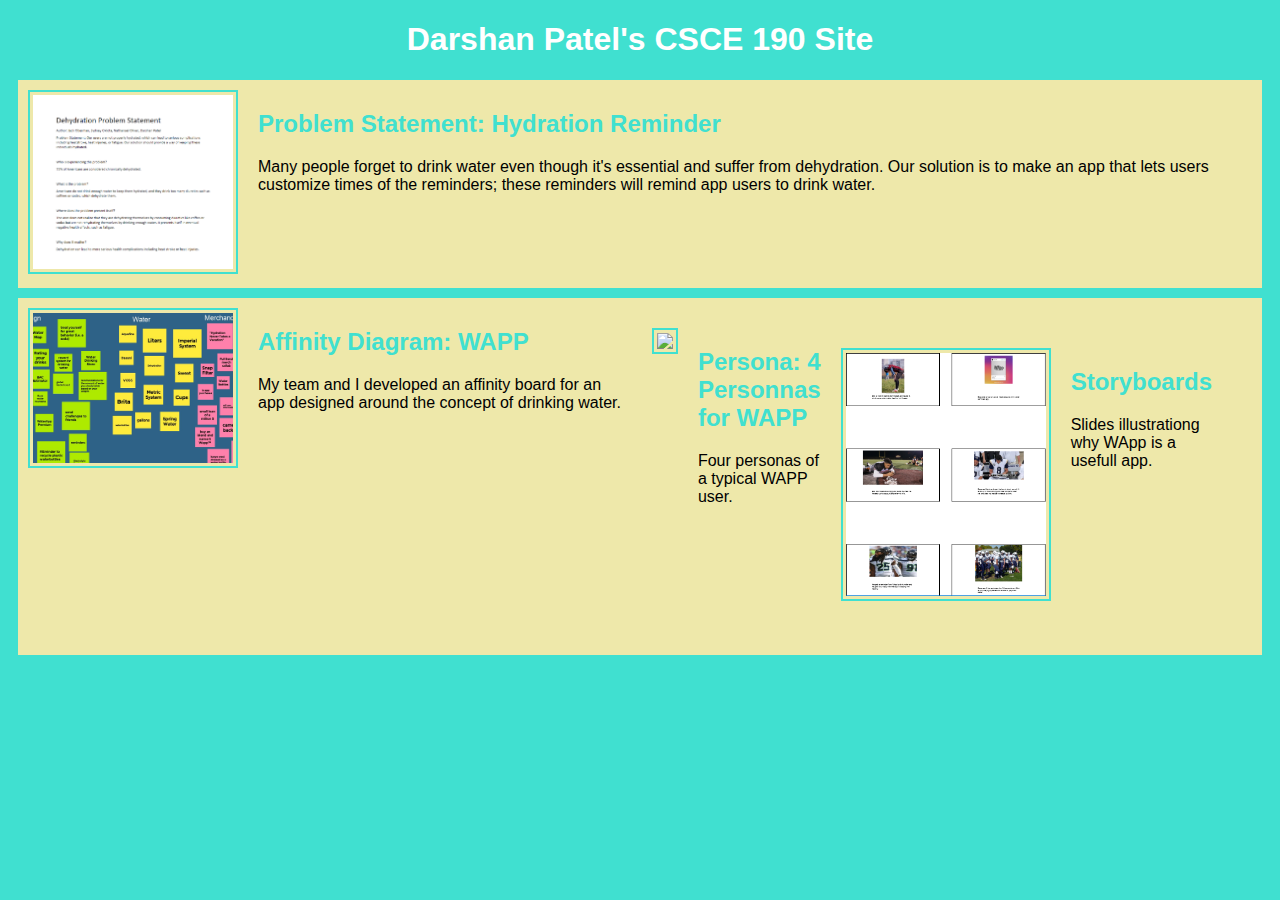
==== index.html @ 39a36ae7 "Add files via upload" ====
<!DOCTYPE html>
<html>
    <head>
        <title>CSCE 190: Darshan Patel  </title>
        <link rel="stylesheet" href="styles.css">
    </head>
    <body>
            <h1>Darshan Patel's CSCE 190 Site</h1>

            <section class="assignment">
                <a href="files/problem statement.pdf"><img src="images/problem statement.png"></a>
                <section class="ass-details">
                    <a href="files/problem statement.pdf"><h2>Problem Statement: Hydration Reminder</h2></a>
                    <p>Many people forget to drink water even though it's essential and suffer from dehydration. Our solution is to make an app that lets users customize times of the reminders; these reminders will remind app users to drink water. </p>



                </section>
            </section>
            <! -- Affinity Diagram Assignment -->
            <section class="assignment">
                <a href="files/affinity diagram.pdf"><img src="images/affinity diagram.png"></a>
                <section class="ass-details">
                    <a href="files/affinity diagram.pdf"><h2>Affinity Diagram: WAPP</h2></a>
                    <p>
                        My team and I developed an affinity board for an app designed around the concept of drinking water.
                    </p>



                </section>

                <! -- Persona Assignment -->
            <section class="assignment">
                <a href="files/Combined PDFs.pdf"><img src="images/Persona.PNG"></a>
                <section class="ass-details">
                    <a href="files/Combined PDFs.pdf"><h2>Persona: 4 Personnas for WAPP</h2></a>
                    <p>
                        Four personas of a typical WAPP user.
                    </p>
                    
                </section>
                <! -- Storyboard Assignment -->
                <section class="assignment">
                    <a href="files/combinedSB.pdf"><img src="images/BobSb.png"></a>
                    <section class="ass-details">
                        <a href="files/combinedSB.pdf"><h2>Storyboards</h2></a>
                        <p>
                            Slides illustrationg why WApp is a usefull app.
                        </p>

                </section>
    </body>

</html>
---- styles.css ----
body {
    background: turquoise; 
    font-family: Arial, Helvetica, sans-serif;
}

.assignment {
    display: flex;
    padding:10px;
    margin:10px;
    background:palegoldenrod;
}

.assignment img {
    width:200px;
    padding:3px;
    border: 2px solid turquoise;
    margin-right: 20px;
}

h1 {
    color: white;
    text-align:center;
}

a {
    text-decoration: none;
    color: turquoise;
}
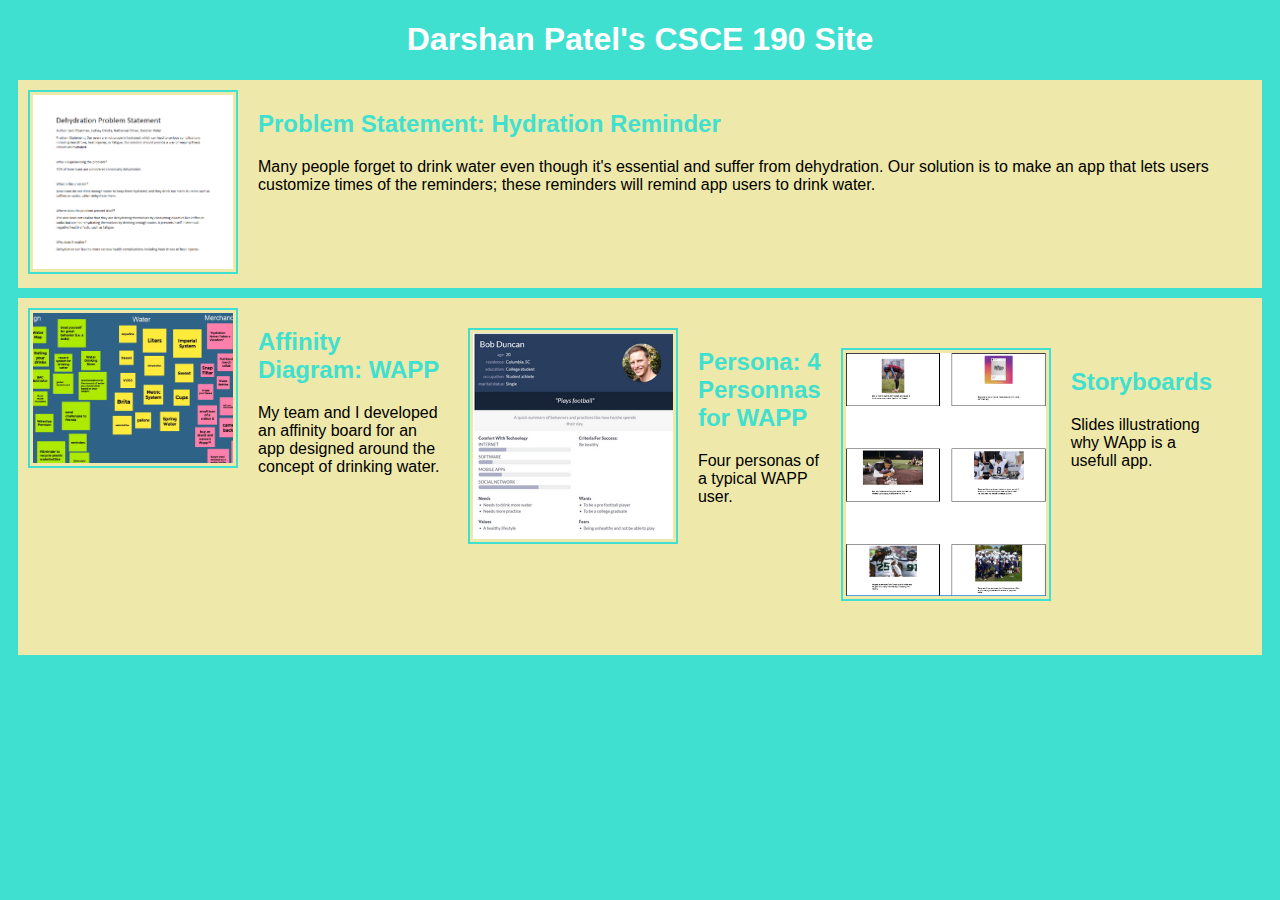
==== commit 00e9d76e: "Add files via upload" ====
--- a/index.html
+++ b/index.html
@@ -32,7 +32,7 @@
 
                 <! -- Persona Assignment -->
             <section class="assignment">
-                <a href="files/Combined PDFs.pdf"><img src="images/Persona.PNG"></a>
+                <a href="files/Combined PDFs.pdf"><img src="images/Persona.png"></a>
                 <section class="ass-details">
                     <a href="files/Combined PDFs.pdf"><h2>Persona: 4 Personnas for WAPP</h2></a>
                     <p>
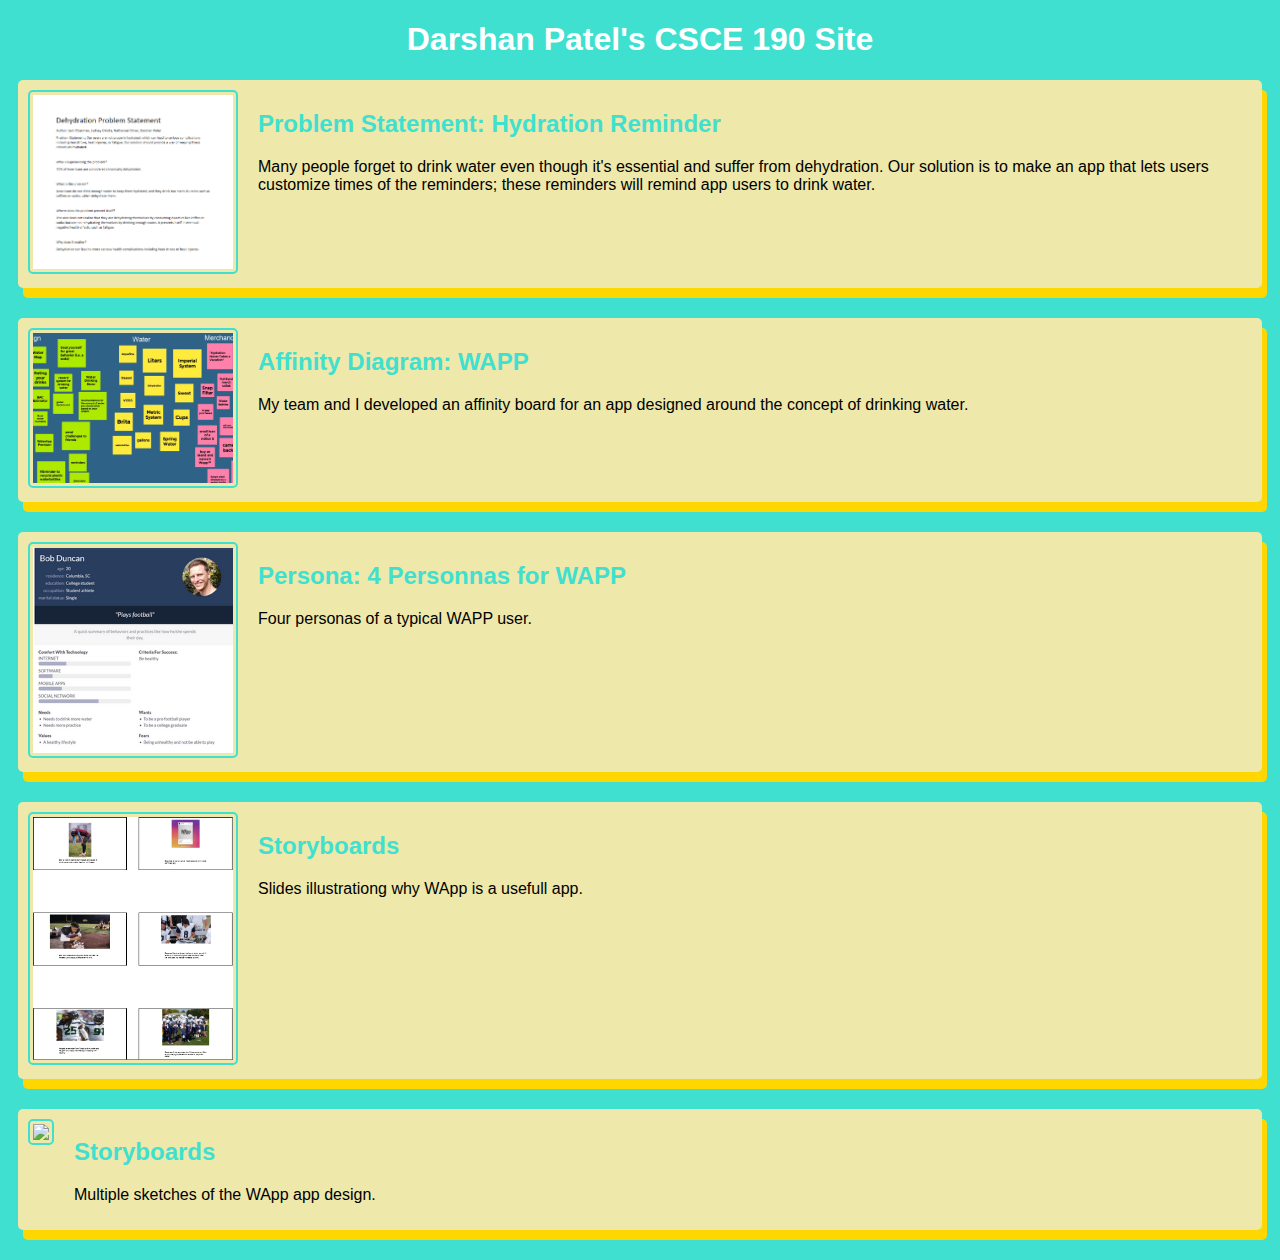
==== commit 7779cfd8: "Add files via upload" ====
--- a/index.html
+++ b/index.html
@@ -29,7 +29,7 @@
 
 
                 </section>
-
+                </section>
                 <! -- Persona Assignment -->
             <section class="assignment">
                 <a href="files/Combined PDFs.pdf"><img src="images/Persona.png"></a>
@@ -40,6 +40,7 @@
                     </p>
                     
                 </section>
+            </section>
                 <! -- Storyboard Assignment -->
                 <section class="assignment">
                     <a href="files/combinedSB.pdf"><img src="images/BobSb.png"></a>
@@ -50,6 +51,19 @@
                         </p>
 
                 </section>
+            </section>
+
+            <! -- Sketches Assignment -->
+                <section class="assignment">
+                    <a href="files/sketches.pdf"><img src="images/Sketches.png"></a>
+                    <section class="ass-details">
+                        <a href="files/sketches.pdf"><h2>Storyboards</h2></a>
+                        <p>
+                            Multiple sketches of the WApp app design.
+                        </p>
+
+                </section>
+            </section>
     </body>
 
 </html>--- a/styles.css
+++ b/styles.css
@@ -7,7 +7,10 @@
     display: flex;
     padding:10px;
     margin:10px;
-    background:palegoldenrod;
+    margin-bottom: 30px;
+    background: palegoldenrod;
+    border-radius:5px;
+    box-shadow: 5px 10px gold;
 }
 
 .assignment img {
@@ -15,6 +18,7 @@
     padding:3px;
     border: 2px solid turquoise;
     margin-right: 20px;
+    border-radius:5px;
 }
 
 h1 {
@@ -25,4 +29,8 @@
 a {
     text-decoration: none;
     color: turquoise;
+}
+
+.assignment a:hover{
+    color: black;
 }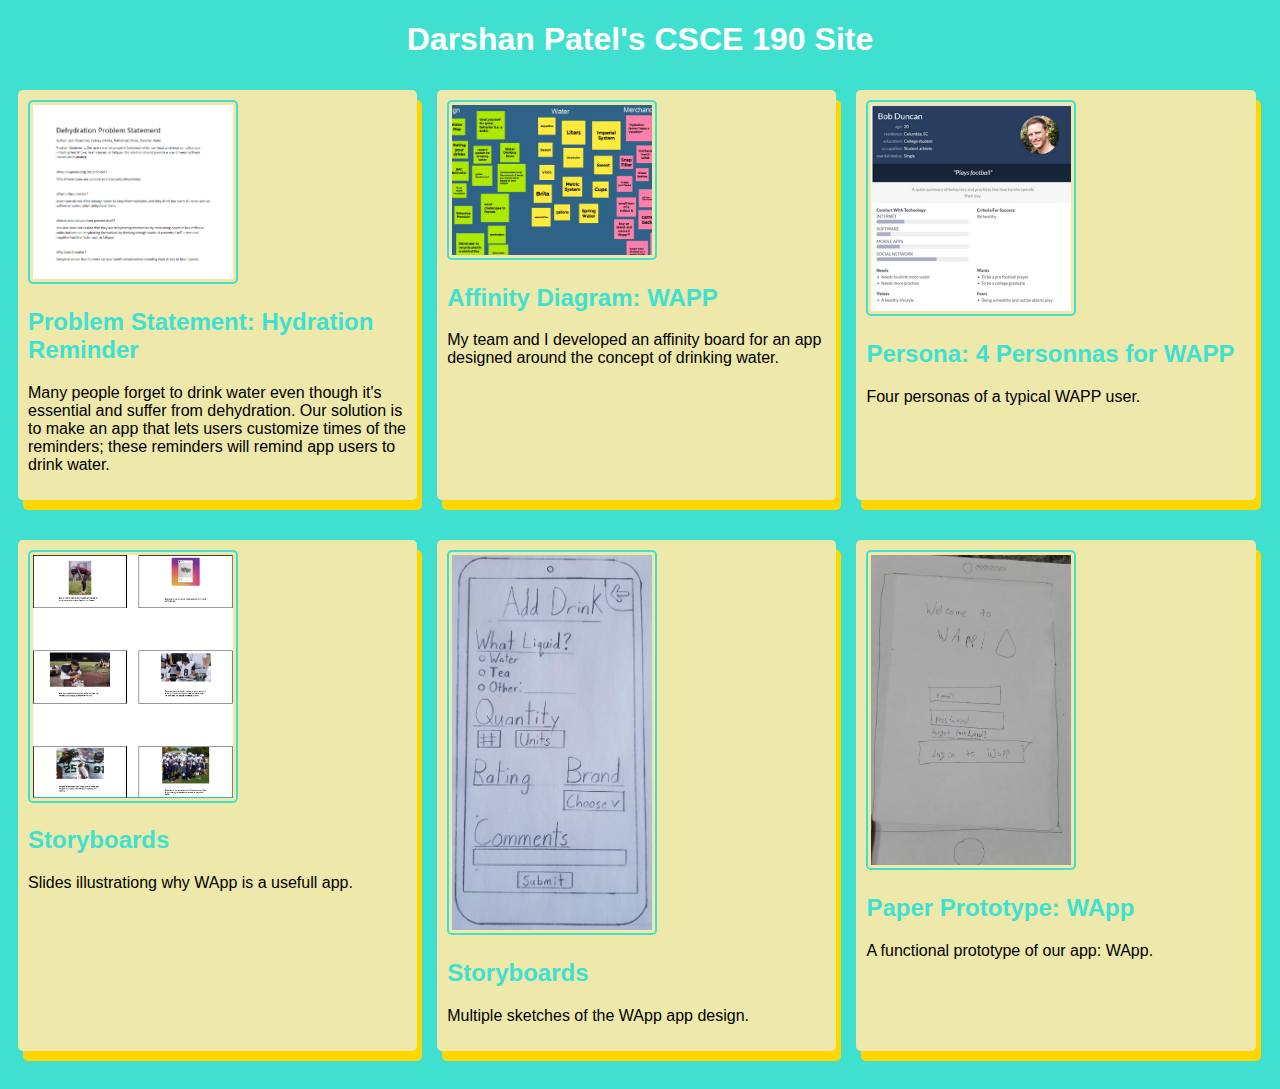
==== commit a1417c5b: "Add files via upload" ====
--- a/index.html
+++ b/index.html
@@ -6,64 +6,81 @@
     </head>
     <body>
             <h1>Darshan Patel's CSCE 190 Site</h1>
-
-            <section class="assignment">
-                <a href="files/problem statement.pdf"><img src="images/problem statement.png"></a>
-                <section class="ass-details">
-                    <a href="files/problem statement.pdf"><h2>Problem Statement: Hydration Reminder</h2></a>
-                    <p>Many people forget to drink water even though it's essential and suffer from dehydration. Our solution is to make an app that lets users customize times of the reminders; these reminders will remind app users to drink water. </p>
+            
+            <div class="assignments" >
+                <!-Problem Statement Assignment-->
+                <section class="assignment">
+                    <a href="files/problem statement.pdf"><img src="images/problem statement.png"></a>
+                    <section class="ass-details">
+                        <a href="files/problem statement.pdf"><h2>Problem Statement: Hydration Reminder</h2></a>
+                        <p>Many people forget to drink water even though it's essential and suffer from dehydration. Our solution is to make an app that lets users customize times of the reminders; these reminders will remind app users to drink water. </p>
 
 
 
+                    </section>
                 </section>
-            </section>
-            <! -- Affinity Diagram Assignment -->
-            <section class="assignment">
-                <a href="files/affinity diagram.pdf"><img src="images/affinity diagram.png"></a>
-                <section class="ass-details">
-                    <a href="files/affinity diagram.pdf"><h2>Affinity Diagram: WAPP</h2></a>
-                    <p>
-                        My team and I developed an affinity board for an app designed around the concept of drinking water.
-                    </p>
+                <! -- Affinity Diagram Assignment -->
+                <section class="assignment">
+                    <a href="files/affinity diagram.pdf"><img src="images/affinity diagram.png"></a>
+                    <section class="ass-details">
+                        <a href="files/affinity diagram.pdf"><h2>Affinity Diagram: WAPP</h2></a>
+                        <p>
+                            My team and I developed an affinity board for an app designed around the concept of drinking water.
+                        </p>
 
 
 
+                    </section>
+                    </section>
+                    <! -- Persona Assignment -->
+                <section class="assignment">
+                    <a href="files/Combined PDFs.pdf"><img src="images/Persona.png"></a>
+                    <section class="ass-details">
+                        <a href="files/Combined PDFs.pdf"><h2>Persona: 4 Personnas for WAPP</h2></a>
+                        <p>
+                            Four personas of a typical WAPP user.
+                        </p>
+                        
+                    </section>
                 </section>
+                    <! -- Storyboard Assignment -->
+                    <section class="assignment">
+                        <a href="files/combinedSB.pdf"><img src="images/BobSb.png"></a>
+                        <section class="ass-details">
+                            <a href="files/combinedSB.pdf"><h2>Storyboards</h2></a>
+                            <p>
+                                Slides illustrationg why WApp is a usefull app.
+                            </p>
+
+                    </section>
                 </section>
-                <! -- Persona Assignment -->
-            <section class="assignment">
-                <a href="files/Combined PDFs.pdf"><img src="images/Persona.png"></a>
-                <section class="ass-details">
-                    <a href="files/Combined PDFs.pdf"><h2>Persona: 4 Personnas for WAPP</h2></a>
-                    <p>
-                        Four personas of a typical WAPP user.
-                    </p>
-                    
+
+                <! -- Sketches Assignment -->
+                    <section class="assignment">
+                        <a href="files/sketches.pdf"><img src="images/Sketches.png"></a>
+                        <section class="ass-details">
+                            <a href="files/sketches.pdf"><h2>Storyboards</h2></a>
+                            <p>
+                                Multiple sketches of the WApp app design.
+                            </p>
+
+                    </section>
                 </section>
-            </section>
-                <! -- Storyboard Assignment -->
+
+                <! -- Prototype Assignment -->
                 <section class="assignment">
-                    <a href="files/combinedSB.pdf"><img src="images/BobSb.png"></a>
+                    <a href="https://youtu.be/HzYh4fOERPU"><img src="images/prototype.jpg"></a>
                     <section class="ass-details">
-                        <a href="files/combinedSB.pdf"><h2>Storyboards</h2></a>
+                        <a href="https://youtu.be/HzYh4fOERPU"><h2>Paper Prototype: WApp</h2></a>
                         <p>
-                            Slides illustrationg why WApp is a usefull app.
+                            A functional prototype of our app: WApp.
                         </p>
 
-                </section>
-            </section>
 
-            <! -- Sketches Assignment -->
-                <section class="assignment">
-                    <a href="files/sketches.pdf"><img src="images/Sketches.png"></a>
-                    <section class="ass-details">
-                        <a href="files/sketches.pdf"><h2>Storyboards</h2></a>
-                        <p>
-                            Multiple sketches of the WApp app design.
-                        </p>
 
-                </section>
-            </section>
+                    </section>
+                    </section>
+                </div>
     </body>
 
 </html>--- a/styles.css
+++ b/styles.css
@@ -3,8 +3,13 @@
     font-family: Arial, Helvetica, sans-serif;
 }
 
+.assignments {
+    display:flex;
+    flex-wrap:wrap;
+}
+
 .assignment {
-    display: flex;
+    width:30%;
     padding:10px;
     margin:10px;
     margin-bottom: 30px;
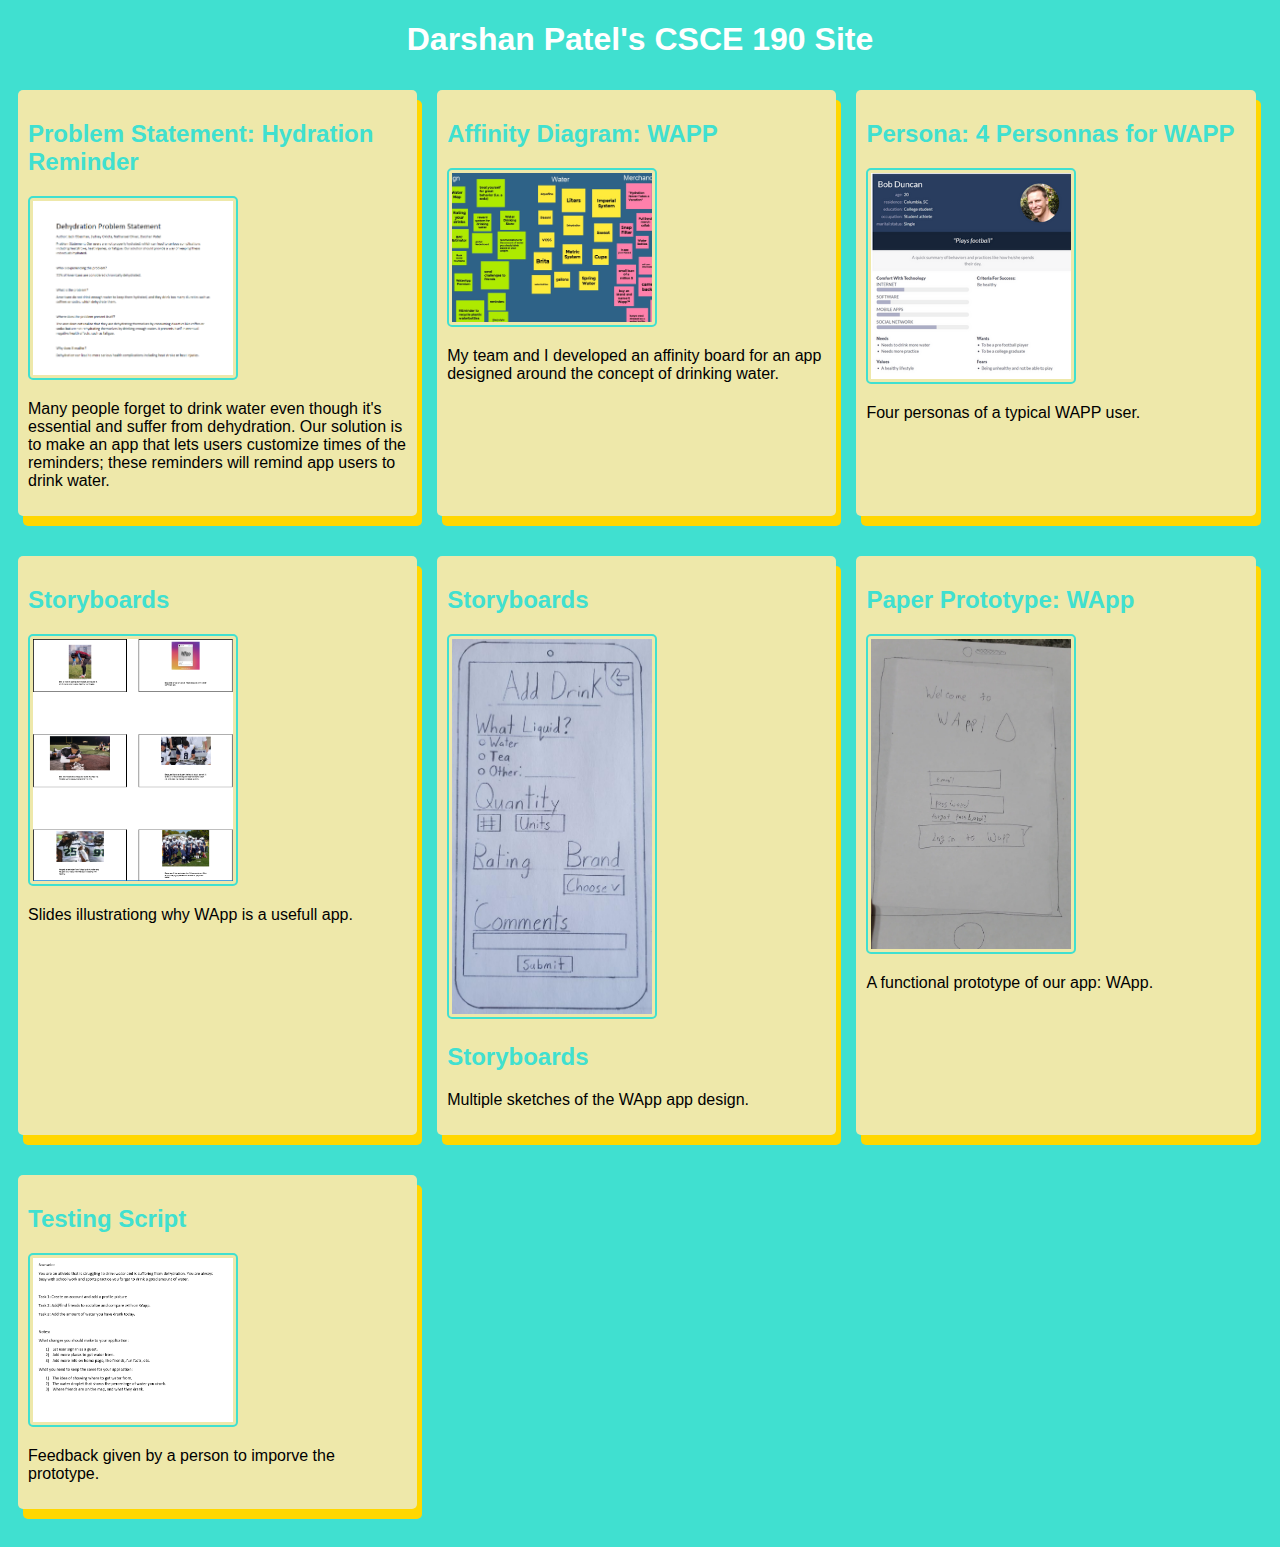
==== commit 1891c5d2: "Add files via upload" ====
--- a/index.html
+++ b/index.html
@@ -10,9 +10,10 @@
             <div class="assignments" >
                 <!-Problem Statement Assignment-->
                 <section class="assignment">
+                    <a href="files/problem statement.pdf"><h2>Problem Statement: Hydration Reminder</h2></a>
                     <a href="files/problem statement.pdf"><img src="images/problem statement.png"></a>
                     <section class="ass-details">
-                        <a href="files/problem statement.pdf"><h2>Problem Statement: Hydration Reminder</h2></a>
+                        
                         <p>Many people forget to drink water even though it's essential and suffer from dehydration. Our solution is to make an app that lets users customize times of the reminders; these reminders will remind app users to drink water. </p>
 
 
@@ -21,9 +22,10 @@
                 </section>
                 <! -- Affinity Diagram Assignment -->
                 <section class="assignment">
+                    <a href="files/affinity diagram.pdf"><h2>Affinity Diagram: WAPP</h2></a>
                     <a href="files/affinity diagram.pdf"><img src="images/affinity diagram.png"></a>
                     <section class="ass-details">
-                        <a href="files/affinity diagram.pdf"><h2>Affinity Diagram: WAPP</h2></a>
+                        
                         <p>
                             My team and I developed an affinity board for an app designed around the concept of drinking water.
                         </p>
@@ -34,9 +36,10 @@
                     </section>
                     <! -- Persona Assignment -->
                 <section class="assignment">
+                    <a href="files/Combined PDFs.pdf"><h2>Persona: 4 Personnas for WAPP</h2></a>
                     <a href="files/Combined PDFs.pdf"><img src="images/Persona.png"></a>
                     <section class="ass-details">
-                        <a href="files/Combined PDFs.pdf"><h2>Persona: 4 Personnas for WAPP</h2></a>
+                        
                         <p>
                             Four personas of a typical WAPP user.
                         </p>
@@ -45,9 +48,10 @@
                 </section>
                     <! -- Storyboard Assignment -->
                     <section class="assignment">
+                        <a href="files/combinedSB.pdf"><h2>Storyboards</h2></a>
                         <a href="files/combinedSB.pdf"><img src="images/BobSb.png"></a>
                         <section class="ass-details">
-                            <a href="files/combinedSB.pdf"><h2>Storyboards</h2></a>
+                            
                             <p>
                                 Slides illustrationg why WApp is a usefull app.
                             </p>
@@ -57,6 +61,7 @@
 
                 <! -- Sketches Assignment -->
                     <section class="assignment">
+                        <a href="files/sketches.pdf"><h2>Storyboards</h2></a>
                         <a href="files/sketches.pdf"><img src="images/Sketches.png"></a>
                         <section class="ass-details">
                             <a href="files/sketches.pdf"><h2>Storyboards</h2></a>
@@ -69,11 +74,27 @@
 
                 <! -- Prototype Assignment -->
                 <section class="assignment">
+                    <a href="https://youtu.be/HzYh4fOERPU"><h2>Paper Prototype: WApp</h2></a>
                     <a href="https://youtu.be/HzYh4fOERPU"><img src="images/prototype.jpg"></a>
                     <section class="ass-details">
-                        <a href="https://youtu.be/HzYh4fOERPU"><h2>Paper Prototype: WApp</h2></a>
+                        
                         <p>
                             A functional prototype of our app: WApp.
+                        </p>
+
+
+
+                    </section>
+                    </section>
+
+                    <! -- Usability Testing Scrpit Assignment-->
+                <section class="assignment">
+                    <a href="files/Script.pdf"><h2>Testing Script</h2></a>
+                    <a href="files/Script.pdf"><img src="images/Script.png"></a>
+                    <section class="ass-details">
+                        
+                        <p>
+                            Feedback given by a person to imporve the prototype. 
                         </p>
 
 
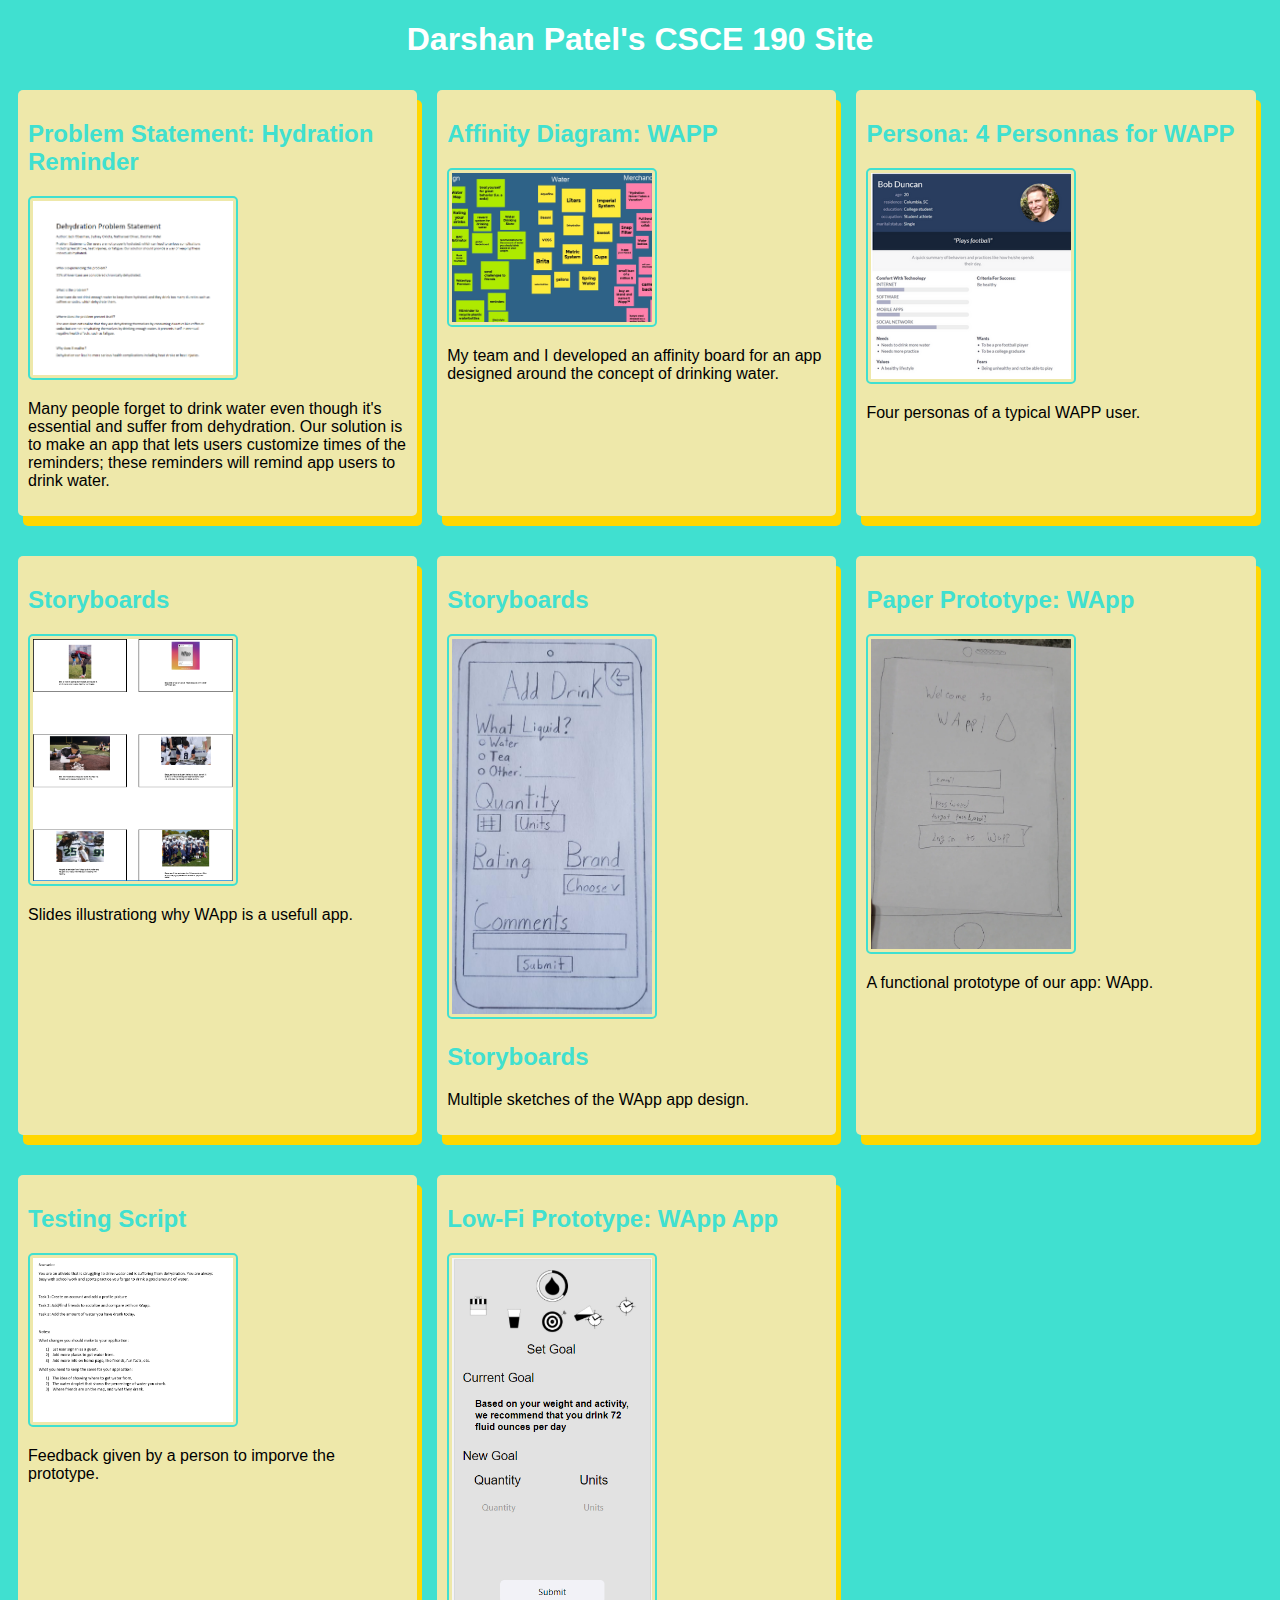
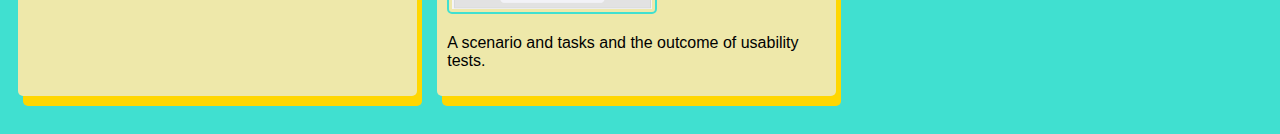
==== commit 25fdcbb3: "Add files via upload" ====
--- a/index.html
+++ b/index.html
@@ -101,6 +101,21 @@
 
                     </section>
                     </section>
+
+                    <! --Low-fi Prototype Assignment-->
+                    <section class="assignment">
+                        <a href="files/WAPP-html/index.html"><h2>Low-Fi Prototype: WApp App</h2></a>
+                        <a href="files/WAPP-html/index.html"><img src="images/proto.png"></a>
+                        <section class="ass-details">
+                            
+                            <p>
+                                A scenario and tasks and the outcome of usability tests.
+                            </p>
+    
+    
+    
+                        </section>
+                        </section>
                 </div>
     </body>
 
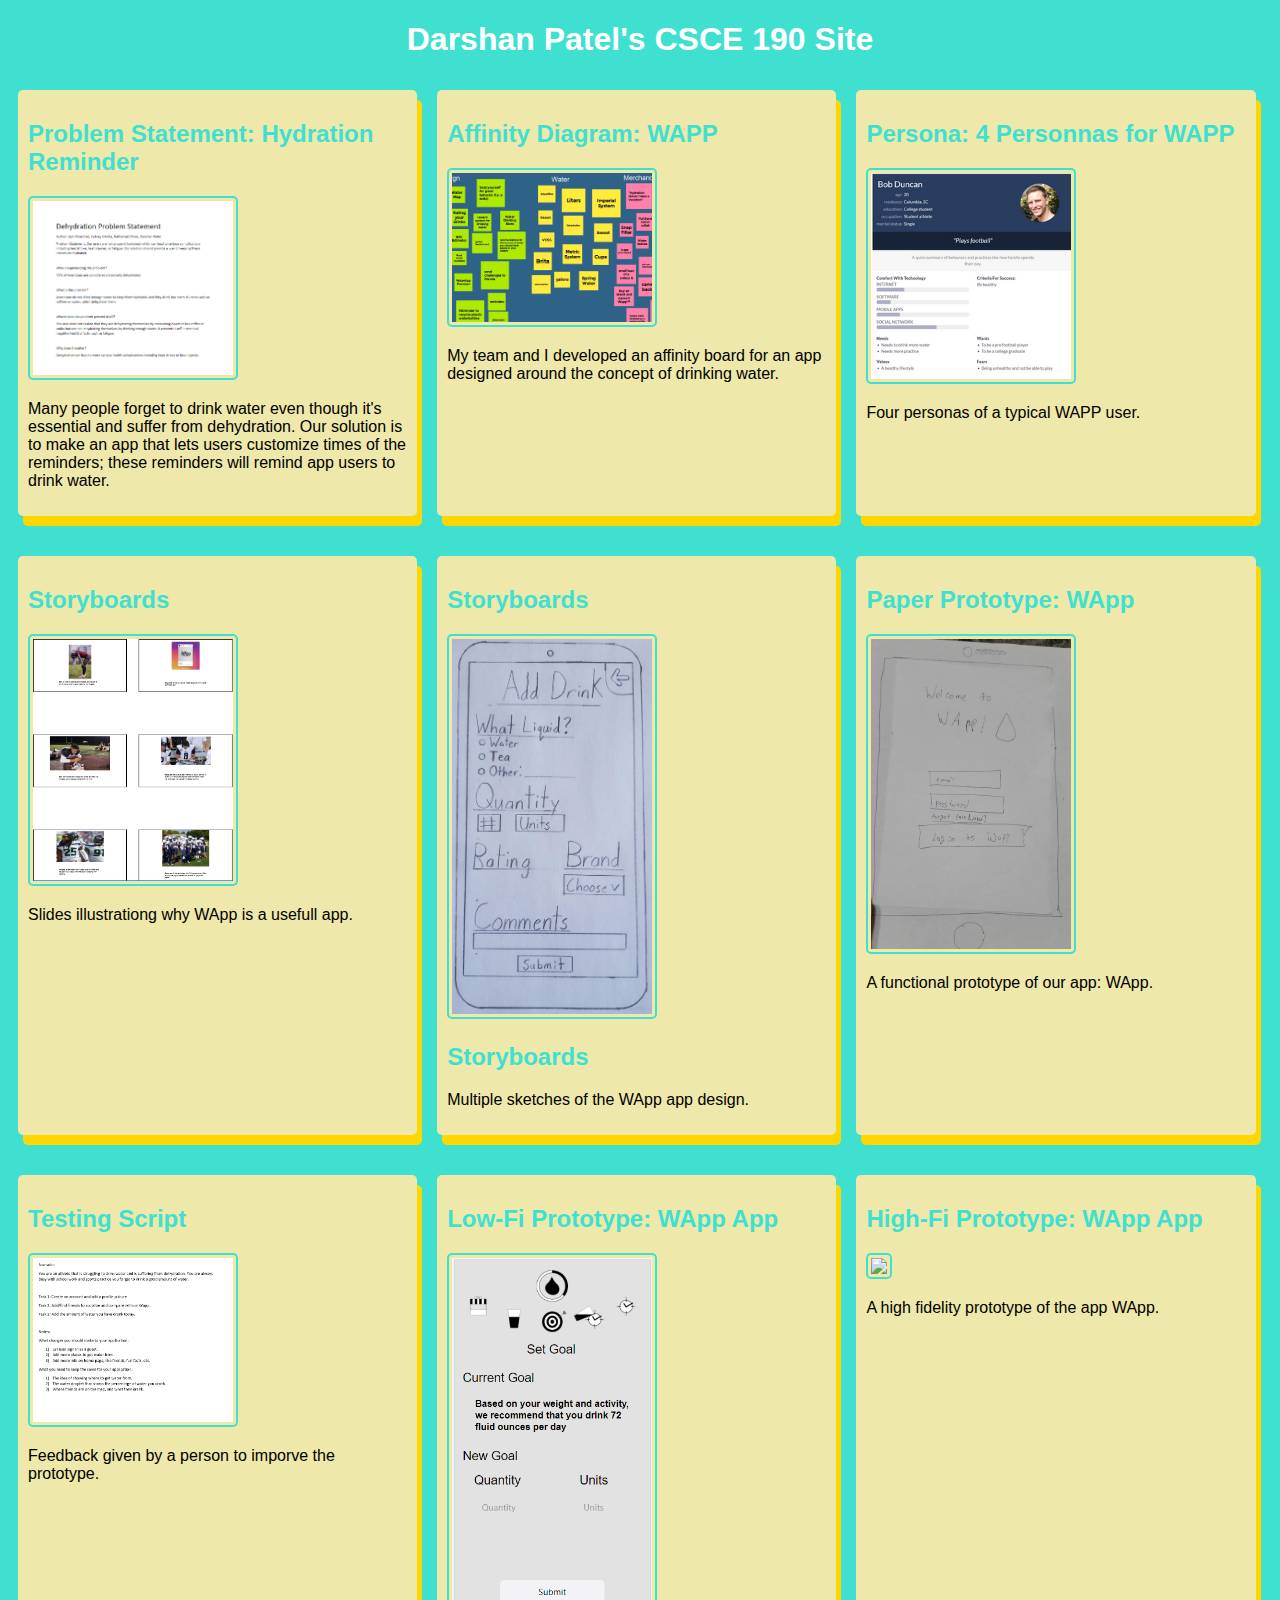
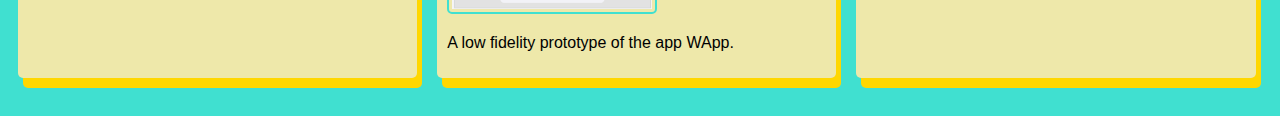
==== commit f31937a8: "Add files via upload" ====
--- a/index.html
+++ b/index.html
@@ -109,8 +109,27 @@
                         <section class="ass-details">
                             
                             <p>
-                                A scenario and tasks and the outcome of usability tests.
+                                A low fidelity prototype of the app WApp.
                             </p>
+
+
+    
+    
+    
+                        </section>
+                        </section>
+
+                        <! --High-fi Prototype Assignment-->
+                    <section class="assignment">
+                        <a href="files/WAPP-hifi/index.html"><h2>High-Fi Prototype: WApp App</h2></a>
+                        <a href="files/WAPP-hifi/index.html"><img src="images/hifi.png"></a>
+                        <section class="ass-details">
+                            
+                            <p>
+                                A high fidelity prototype of the app WApp.
+                            </p>
+
+                            
     
     
     
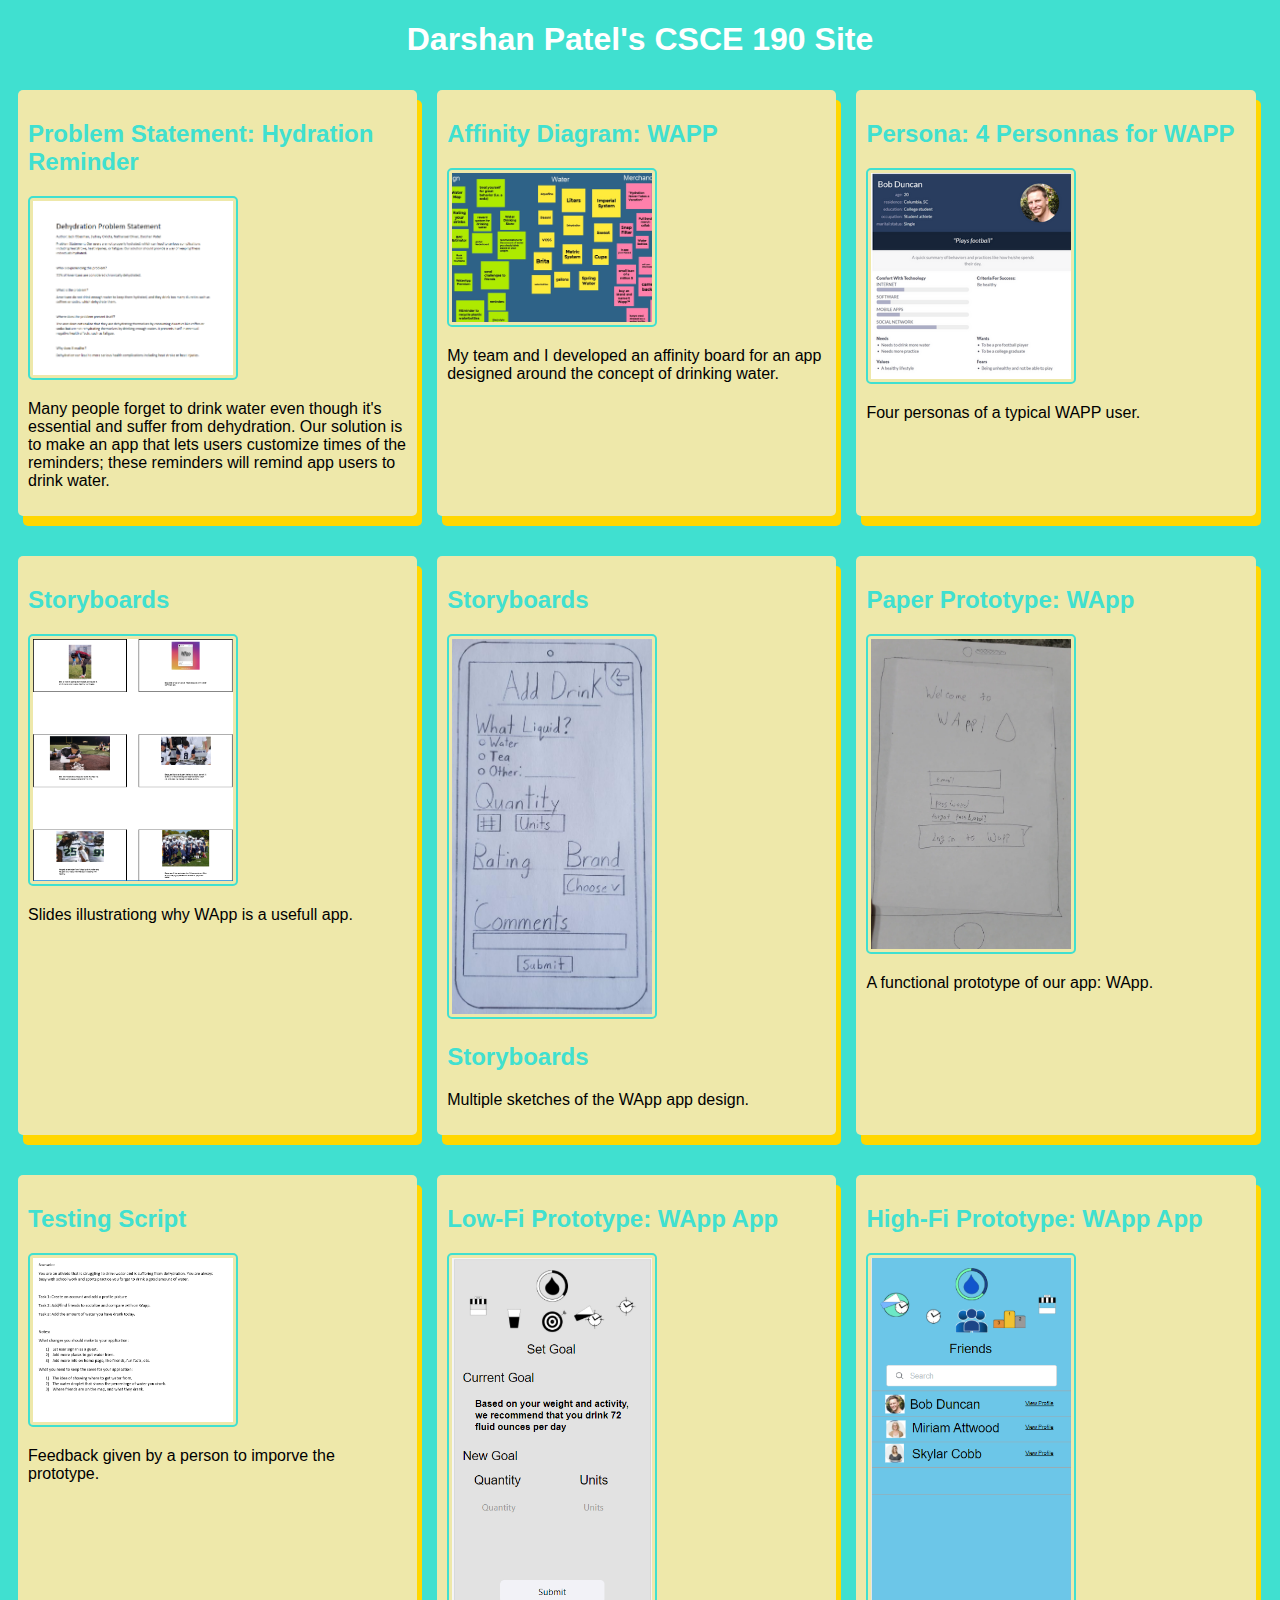
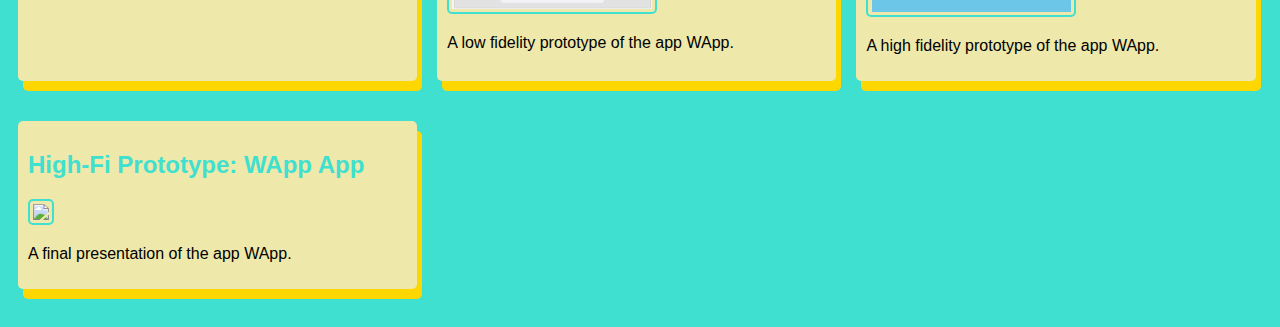
==== commit 2c2c7dc7: "Update index.html" ====
--- a/index.html
+++ b/index.html
@@ -135,7 +135,24 @@
     
                         </section>
                         </section>
+
+                        <! --High-fi Prototype Presentation Assignment-->
+                    <section class="assignment">
+                        <a href="https://www.youtube.com/watch?v=0R4Oc80Ba7A&feature=youtu.be"><h2>High-Fi Prototype: WApp App</h2></a>
+                        <a href="https://www.youtube.com/watch?v=0R4Oc80Ba7A&feature=youtu.be"><img src="images/Presentation.png"></a>
+                        <section class="ass-details">
+                            
+                            <p>
+                                A final presentation of the app WApp.
+                            </p>
+
+                            
+    
+    
+    
+                        </section>
+                        </section>
                 </div>
     </body>
 
-</html>+</html>
